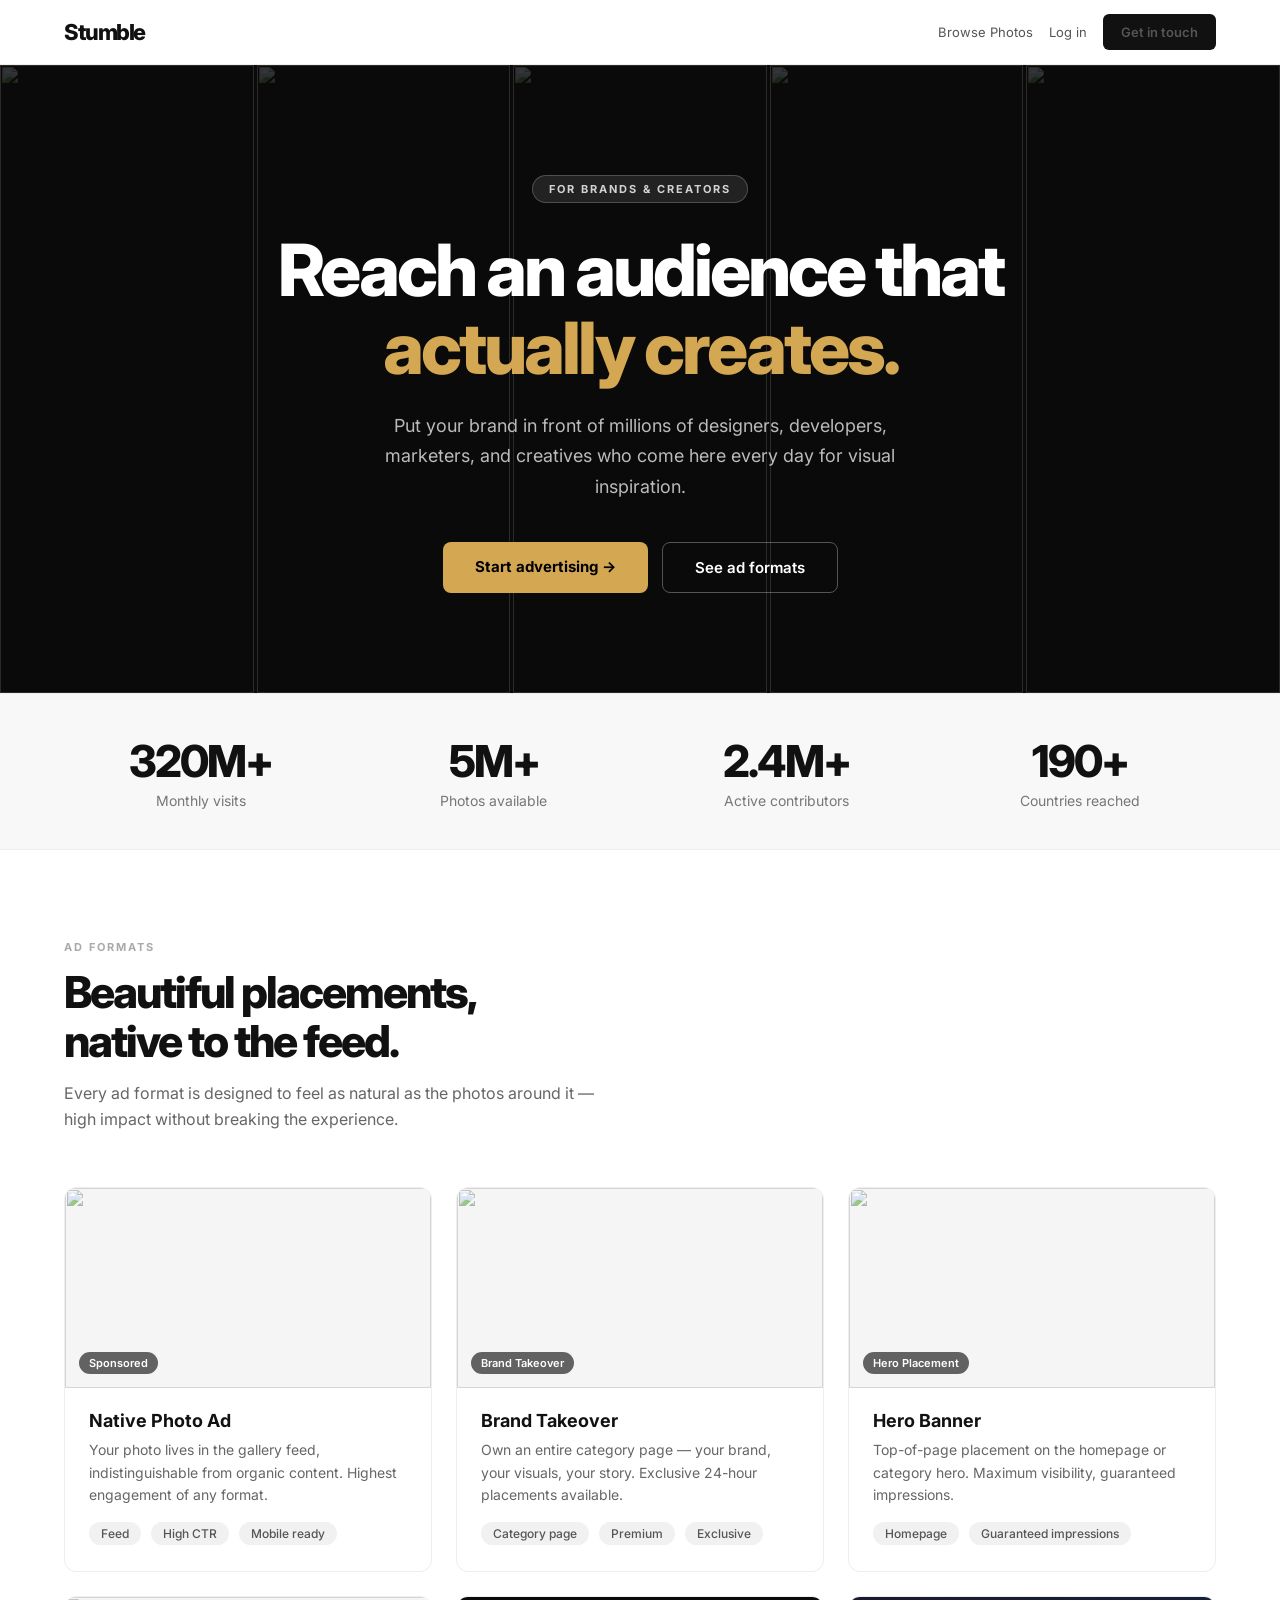
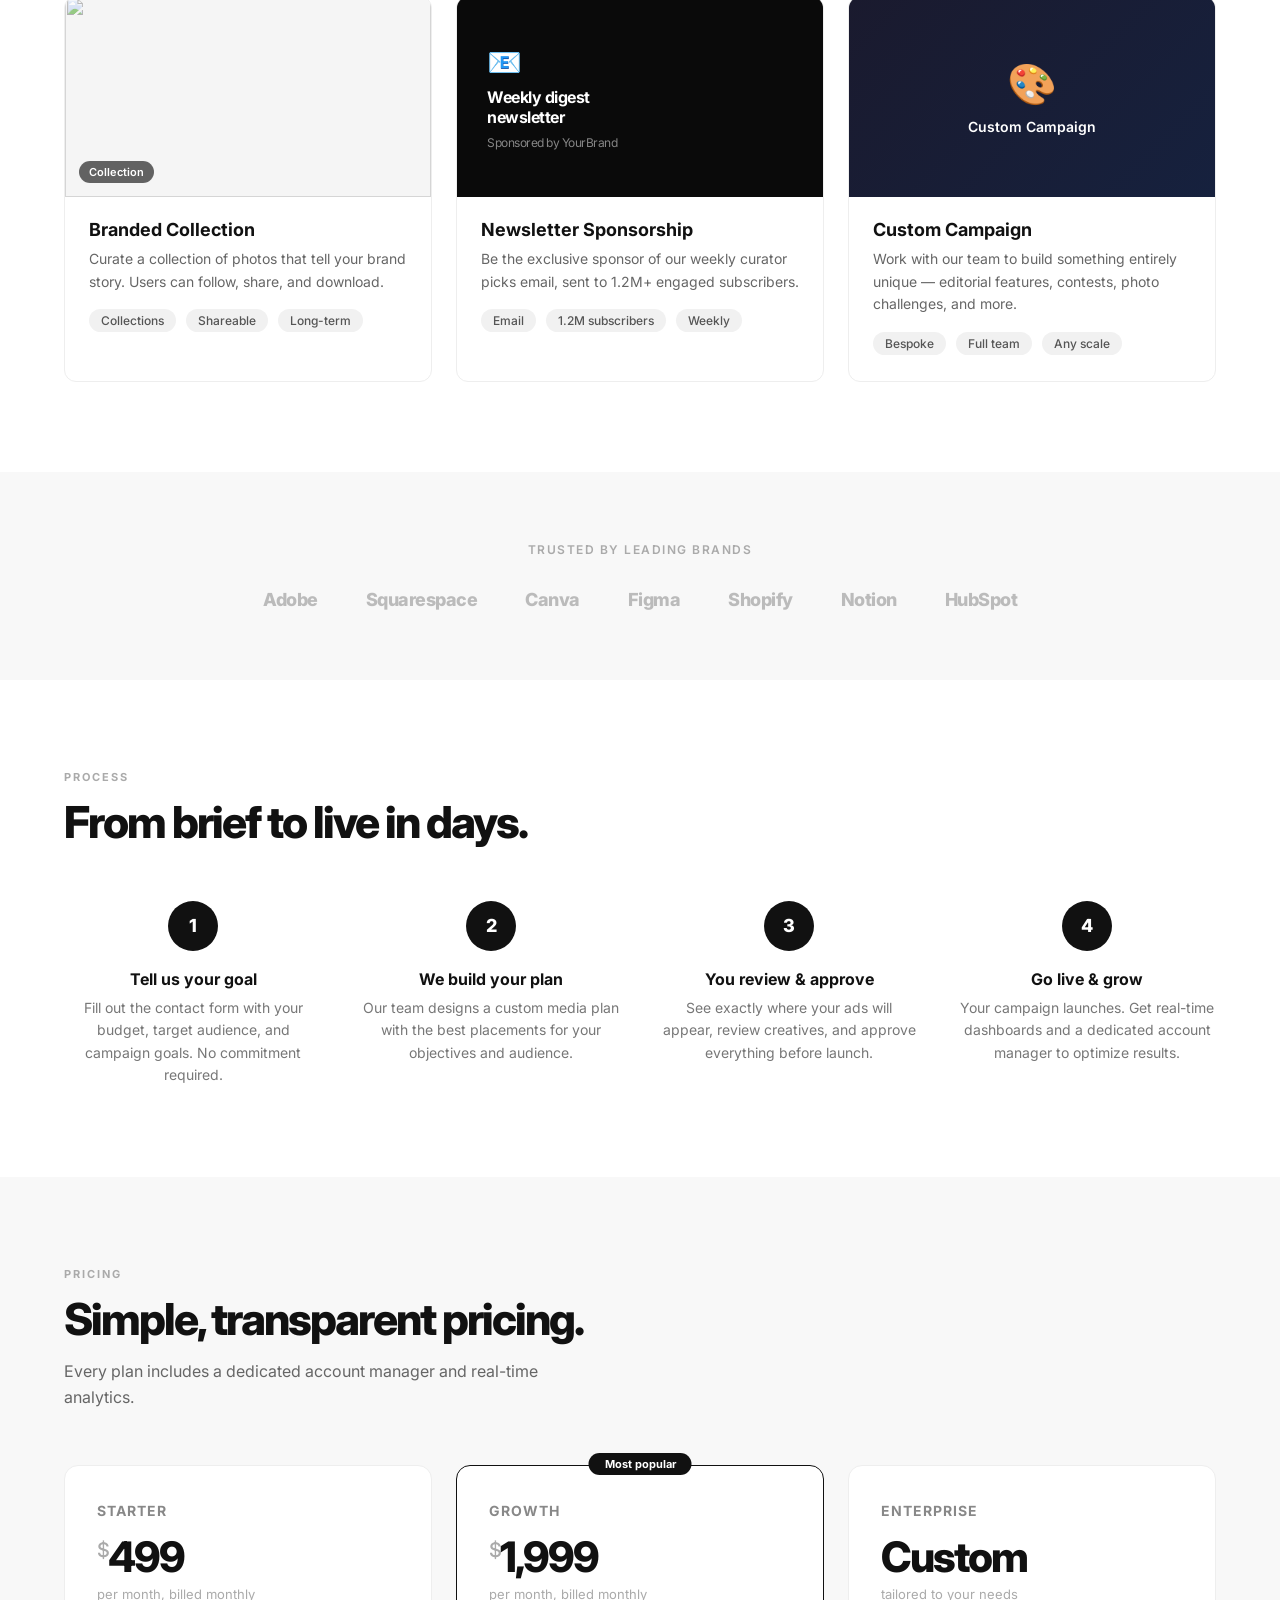
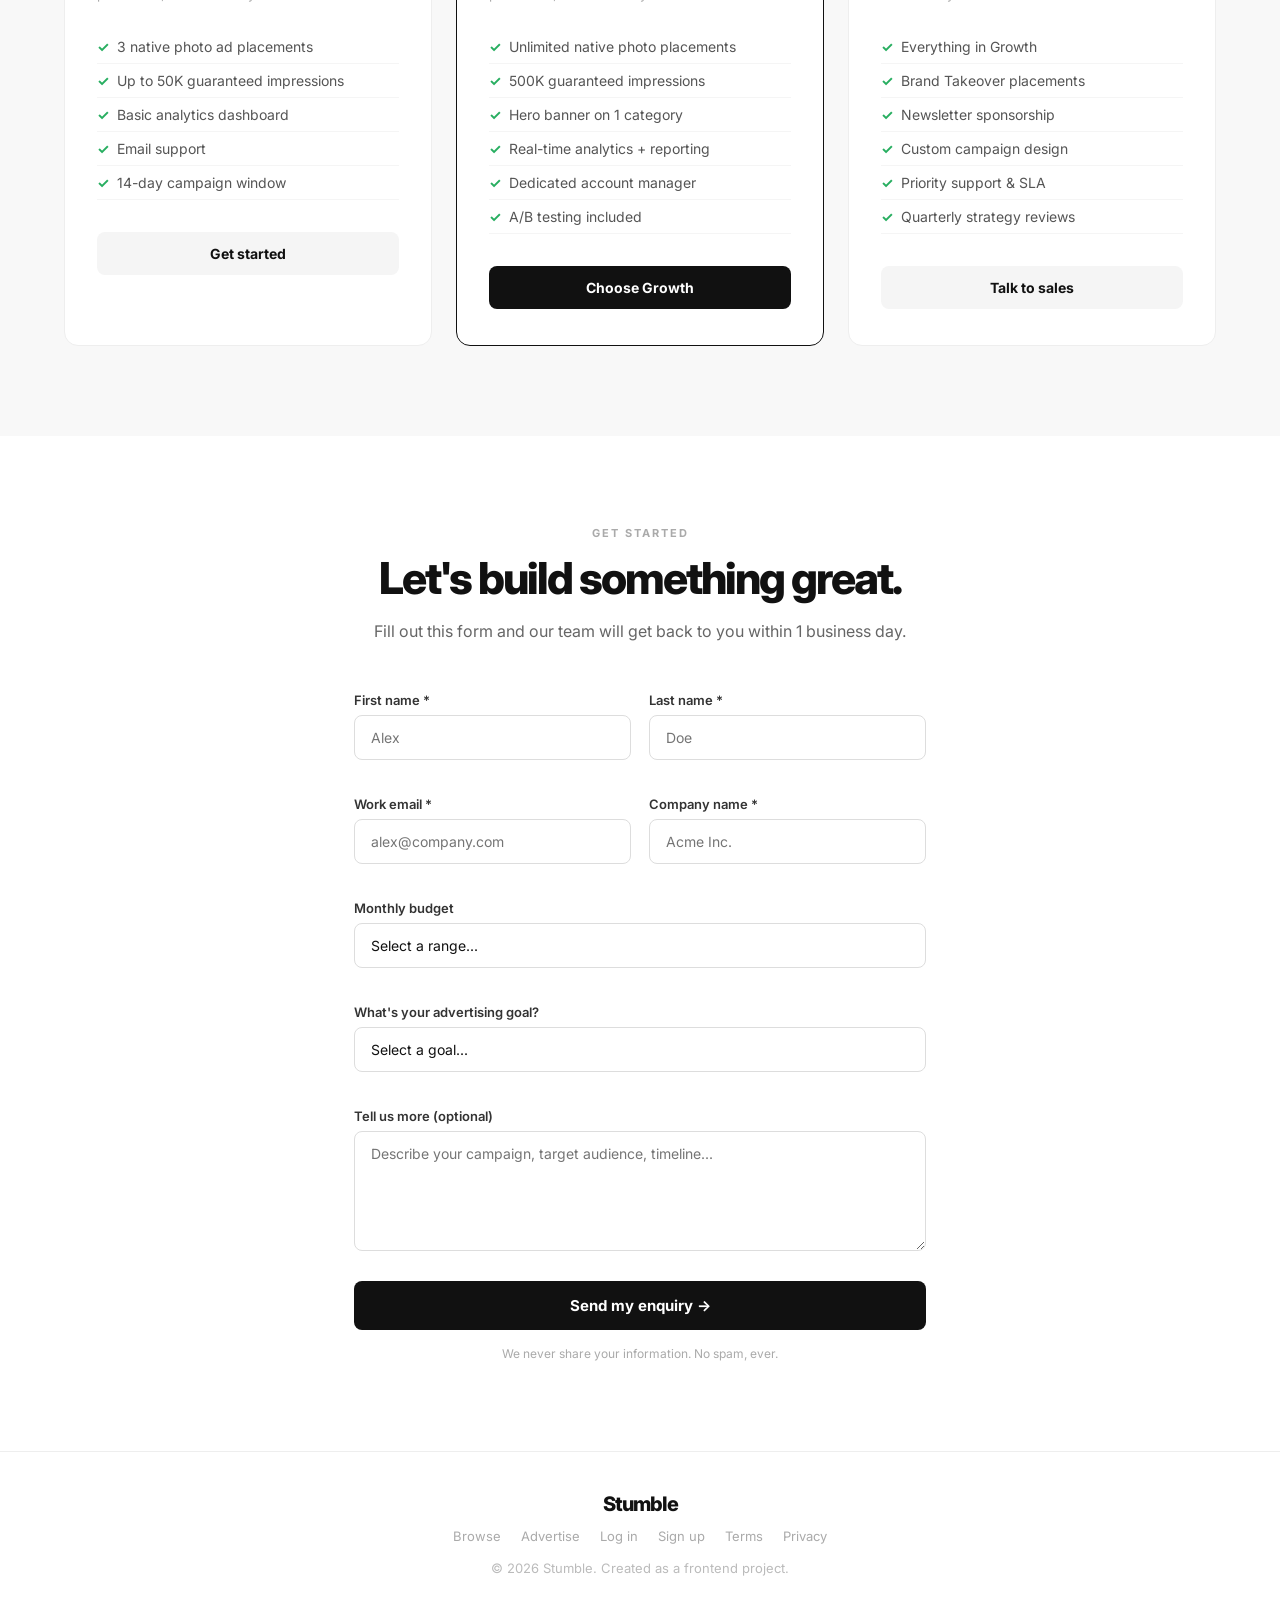
==== Frontend/advertise.html @ 03fe2b29 "Initial commit - Unsplash Clone" ====
<!DOCTYPE html>
<html lang="en">

<head>
    <meta charset="UTF-8">
    <meta name="viewport" content="width=device-width, initial-scale=1.0">
    <title>Advertise on Stumble | Reach Millions</title>
    <link rel="preconnect" href="https://fonts.googleapis.com">
    <link rel="preconnect" href="https://fonts.gstatic.com" crossorigin>
    <link href="https://fonts.googleapis.com/css2?family=Inter:wght@400;500;600;700;800&display=swap" rel="stylesheet">
    <style>
        * {
            margin: 0;
            padding: 0;
            box-sizing: border-box;
        }

        body {
            font-family: 'Inter', sans-serif;
            color: #111;
            background: #fff;
        }

        /* NAVBAR */
        .navbar {
            height: 65px;
            padding: 0 5%;
            display: flex;
            align-items: center;
            justify-content: space-between;
            border-bottom: 1px solid #eee;
            position: sticky;
            top: 0;
            background: #fff;
            z-index: 100;
        }

        .logo {
            font-size: 22px;
            font-weight: 800;
            letter-spacing: -1.5px;
            text-decoration: none;
            color: #111;
        }

        .nav-right {
            display: flex;
            align-items: center;
            gap: 16px;
        }

        .nav-right a {
            color: #555;
            text-decoration: none;
            font-size: 13px;
        }

        .nav-right a:hover {
            color: #111;
        }

        .btn-primary-sm {
            background: #111;
            color: white;
            padding: 10px 18px;
            border-radius: 6px;
            font-size: 13px;
            font-weight: 600;
            text-decoration: none;
            transition: background 0.2s;
        }

        .btn-primary-sm:hover {
            background: #333;
            color: #fff !important;
        }

        /* ============ HERO ============ */
        .hero {
            background: #0a0a0a;
            color: #fff;
            padding: 110px 5% 100px;
            text-align: center;
            position: relative;
            overflow: hidden;
        }

        .hero-bg {
            position: absolute;
            inset: 0;
            display: grid;
            grid-template-columns: repeat(5, 1fr);
            gap: 3px;
            opacity: 0.18;
            pointer-events: none;
        }

        .hero-bg img {
            width: 100%;
            height: 100%;
            object-fit: cover;
        }

        .hero-content {
            position: relative;
            z-index: 2;
            max-width: 760px;
            margin: 0 auto;
        }

        .hero-tag {
            display: inline-block;
            background: rgba(255, 255, 255, 0.1);
            border: 1px solid rgba(255, 255, 255, 0.2);
            color: rgba(255, 255, 255, 0.8);
            padding: 6px 16px;
            border-radius: 20px;
            font-size: 11px;
            font-weight: 700;
            letter-spacing: 2px;
            margin-bottom: 28px;
        }

        .hero h1 {
            font-size: clamp(38px, 6vw, 72px);
            font-weight: 800;
            letter-spacing: -3px;
            line-height: 1.08;
            margin-bottom: 24px;
        }

        .hero h1 span {
            color: #d4a853;
        }

        .hero p {
            font-size: 18px;
            color: rgba(255, 255, 255, 0.72);
            line-height: 1.7;
            max-width: 560px;
            margin: 0 auto 40px;
        }

        .hero-actions {
            display: flex;
            justify-content: center;
            gap: 14px;
            flex-wrap: wrap;
        }

        .btn-gold {
            background: #d4a853;
            color: #000;
            padding: 15px 32px;
            border-radius: 8px;
            font-size: 15px;
            font-weight: 700;
            text-decoration: none;
            transition: background 0.2s, transform 0.2s;
            border: none;
            cursor: pointer;
        }

        .btn-gold:hover {
            background: #c9962f;
            transform: translateY(-1px);
        }

        .btn-outline-white {
            background: transparent;
            color: #fff;
            padding: 15px 32px;
            border-radius: 8px;
            font-size: 15px;
            font-weight: 600;
            text-decoration: none;
            border: 1px solid rgba(255, 255, 255, 0.3);
            transition: border-color 0.2s, background 0.2s;
        }

        .btn-outline-white:hover {
            border-color: #fff;
            background: rgba(255, 255, 255, 0.08);
        }

        /* ============ STATS BAND ============ */
        .stats-band {
            background: #f8f8f8;
            border-top: 1px solid #eee;
            border-bottom: 1px solid #eee;
            padding: 40px 5%;
            display: grid;
            grid-template-columns: repeat(4, 1fr);
            gap: 20px;
            text-align: center;
        }

        .stat-item h3 {
            font-size: clamp(28px, 4vw, 44px);
            font-weight: 800;
            letter-spacing: -2px;
            color: #111;
        }

        .stat-item p {
            font-size: 14px;
            color: #777;
            margin-top: 4px;
        }

        /* ============ AD FORMATS ============ */
        .section {
            padding: 90px 5%;
        }

        .section-label {
            font-size: 11px;
            font-weight: 700;
            letter-spacing: 2px;
            color: #aaa;
            margin-bottom: 14px;
        }

        .section-title {
            font-size: clamp(28px, 4vw, 44px);
            font-weight: 800;
            letter-spacing: -2px;
            margin-bottom: 16px;
            line-height: 1.1;
        }

        .section-subtitle {
            font-size: 16px;
            color: #666;
            line-height: 1.6;
            max-width: 540px;
            margin-bottom: 55px;
        }

        .formats-grid {
            display: grid;
            grid-template-columns: repeat(3, 1fr);
            gap: 24px;
        }

        .format-card {
            border: 1px solid #eee;
            border-radius: 12px;
            overflow: hidden;
            transition: box-shadow 0.3s, transform 0.3s;
            cursor: pointer;
        }

        .format-card:hover {
            box-shadow: 0 12px 40px rgba(0, 0, 0, 0.1);
            transform: translateY(-3px);
        }

        .format-preview {
            background: #f5f5f5;
            height: 200px;
            display: flex;
            align-items: center;
            justify-content: center;
            font-size: 48px;
            position: relative;
            overflow: hidden;
        }

        .format-preview img {
            width: 100%;
            height: 100%;
            object-fit: cover;
            opacity: 0.6;
        }

        .format-preview .format-label-overlay {
            position: absolute;
            bottom: 14px;
            left: 14px;
            background: rgba(0, 0, 0, 0.6);
            color: #fff;
            padding: 4px 10px;
            border-radius: 20px;
            font-size: 11px;
            font-weight: 600;
        }

        .format-info {
            padding: 22px 24px;
        }

        .format-info h3 {
            font-size: 18px;
            font-weight: 700;
            margin-bottom: 8px;
        }

        .format-info p {
            font-size: 14px;
            color: #666;
            line-height: 1.6;
            margin-bottom: 16px;
        }

        .format-tag {
            display: inline-block;
            background: #f1f1f1;
            color: #555;
            padding: 4px 12px;
            border-radius: 20px;
            font-size: 12px;
            font-weight: 500;
            margin-right: 6px;
            margin-bottom: 4px;
        }

        /* ============ BRANDS ============ */
        .brands-section {
            background: #f8f8f8;
            padding: 70px 5%;
            text-align: center;
        }

        .brands-label {
            font-size: 12px;
            color: #aaa;
            font-weight: 600;
            letter-spacing: 1.5px;
            margin-bottom: 32px;
        }

        .brands-grid {
            display: flex;
            justify-content: center;
            align-items: center;
            flex-wrap: wrap;
            gap: 48px;
        }

        .brand-logo {
            font-size: 18px;
            font-weight: 800;
            color: #bbb;
            letter-spacing: -0.5px;
            transition: color 0.2s;
        }

        .brand-logo:hover {
            color: #111;
        }

        /* ============ HOW IT WORKS ============ */
        .how-section {
            padding: 90px 5%;
            background: #fff;
        }

        .steps-grid {
            display: grid;
            grid-template-columns: repeat(4, 1fr);
            gap: 40px;
            margin-top: 55px;
        }

        .step {
            text-align: center;
        }

        .step-num {
            width: 50px;
            height: 50px;
            border-radius: 50%;
            background: #111;
            color: #fff;
            font-weight: 800;
            font-size: 18px;
            display: flex;
            align-items: center;
            justify-content: center;
            margin: 0 auto 18px;
        }

        .step h4 {
            font-size: 16px;
            font-weight: 700;
            margin-bottom: 8px;
        }

        .step p {
            font-size: 14px;
            color: #777;
            line-height: 1.6;
        }

        /* ============ PRICING ============ */
        .pricing-section {
            padding: 90px 5%;
            background: #f8f8f8;
        }

        .pricing-grid {
            display: grid;
            grid-template-columns: repeat(3, 1fr);
            gap: 24px;
            margin-top: 55px;
        }

        .pricing-card {
            background: #fff;
            border: 1px solid #eee;
            border-radius: 14px;
            padding: 36px 32px;
            transition: box-shadow 0.3s;
        }

        .pricing-card:hover {
            box-shadow: 0 10px 40px rgba(0, 0, 0, 0.08);
        }

        .pricing-card.featured {
            border-color: #111;
            position: relative;
        }

        .featured-badge {
            position: absolute;
            top: -13px;
            left: 50%;
            transform: translateX(-50%);
            background: #111;
            color: #fff;
            padding: 4px 16px;
            border-radius: 20px;
            font-size: 11px;
            font-weight: 700;
            white-space: nowrap;
        }

        .pricing-name {
            font-size: 14px;
            font-weight: 700;
            color: #888;
            letter-spacing: 1px;
            margin-bottom: 12px;
        }

        .pricing-price {
            font-size: 42px;
            font-weight: 800;
            letter-spacing: -2px;
            margin-bottom: 4px;
        }

        .pricing-price span {
            font-size: 20px;
            font-weight: 500;
            color: #aaa;
            vertical-align: super;
        }

        .pricing-desc {
            font-size: 13px;
            color: #aaa;
            margin-bottom: 28px;
        }

        .pricing-features {
            list-style: none;
            margin-bottom: 32px;
        }

        .pricing-features li {
            font-size: 14px;
            color: #555;
            padding: 8px 0;
            border-bottom: 1px solid #f5f5f5;
            display: flex;
            align-items: center;
            gap: 8px;
        }

        .pricing-features li::before {
            content: '✓';
            color: #27ae60;
            font-weight: 700;
        }

        .btn-pricing {
            width: 100%;
            padding: 13px;
            border-radius: 8px;
            font-size: 14px;
            font-weight: 700;
            cursor: pointer;
            border: none;
            font-family: 'Inter', sans-serif;
            transition: background 0.2s;
        }

        .btn-pricing.dark {
            background: #111;
            color: #fff;
        }

        .btn-pricing.dark:hover {
            background: #333;
        }

        .btn-pricing.light {
            background: #f5f5f5;
            color: #111;
        }

        .btn-pricing.light:hover {
            background: #eee;
        }

        /* ============ CONTACT FORM ============ */
        .contact-section {
            padding: 90px 5%;
            max-width: 700px;
            margin: 0 auto;
        }

        .contact-section .section-title {
            text-align: center;
        }

        .contact-section .section-subtitle {
            text-align: center;
            margin: 0 auto 48px;
        }

        .contact-grid {
            display: grid;
            grid-template-columns: 1fr 1fr;
            gap: 18px;
        }

        .contact-field {
            margin-bottom: 18px;
        }

        .contact-field.full {
            grid-column: 1 / -1;
        }

        .contact-field label {
            display: block;
            font-size: 13px;
            font-weight: 600;
            color: #333;
            margin-bottom: 7px;
        }

        .contact-field input,
        .contact-field select,
        .contact-field textarea {
            width: 100%;
            padding: 13px 16px;
            border: 1px solid #ddd;
            border-radius: 8px;
            font-size: 14px;
            font-family: 'Inter', sans-serif;
            outline: none;
            color: #111;
            background: #fff;
            transition: border-color 0.2s, box-shadow 0.2s;
        }

        .contact-field input:focus,
        .contact-field select:focus,
        .contact-field textarea:focus {
            border-color: #111;
            box-shadow: 0 0 0 3px rgba(0, 0, 0, 0.06);
        }

        .contact-field textarea {
            resize: vertical;
            min-height: 120px;
        }

        .contact-field select {
            appearance: none;
            cursor: pointer;
        }

        .btn-submit {
            width: 100%;
            padding: 15px;
            background: #111;
            color: #fff;
            border: none;
            border-radius: 8px;
            font-size: 15px;
            font-weight: 700;
            cursor: pointer;
            font-family: 'Inter', sans-serif;
            transition: background 0.2s;
            margin-top: 8px;
        }

        .btn-submit:hover {
            background: #333;
        }

        .contact-note {
            text-align: center;
            font-size: 12px;
            color: #aaa;
            margin-top: 16px;
        }

        .form-message {
            display: none;
            padding: 14px 18px;
            border-radius: 8px;
            font-size: 14px;
            margin-bottom: 20px;
            grid-column: 1 / -1;
        }

        .form-message.success {
            background: #f0fff4;
            color: #1a7f4b;
            border: 1px solid #aef;
        }

        .form-message.error {
            background: #fff0f0;
            color: #c0392b;
            border: 1px solid #fcc;
        }

        /* ============ FOOTER ============ */
        footer {
            text-align: center;
            padding: 40px 20px;
            border-top: 1px solid #eee;
            color: #bbb;
            font-size: 13px;
        }

        footer a {
            color: #aaa;
            text-decoration: none;
            margin: 0 8px;
        }

        footer a:hover {
            color: #111;
        }

        footer .footer-logo {
            font-size: 20px;
            font-weight: 800;
            letter-spacing: -1px;
            color: #111;
            margin-bottom: 12px;
            display: block;
        }

        /* TOAST */
        #toast {
            position: fixed;
            bottom: 30px;
            left: 50%;
            transform: translateX(-50%) translateY(20px);
            background: #111;
            color: #fff;
            padding: 12px 22px;
            border-radius: 30px;
            font-size: 14px;
            font-weight: 500;
            z-index: 9999;
            opacity: 0;
            transition: opacity 0.3s, transform 0.3s;
            pointer-events: none;
            white-space: nowrap;
        }

        /* RESPONSIVE */
        @media (max-width: 1000px) {
            .formats-grid {
                grid-template-columns: 1fr 1fr;
            }

            .pricing-grid {
                grid-template-columns: 1fr 1fr;
            }

            .steps-grid {
                grid-template-columns: 1fr 1fr;
            }
        }

        @media (max-width: 700px) {
            .stats-band {
                grid-template-columns: 1fr 1fr;
            }

            .formats-grid {
                grid-template-columns: 1fr;
            }

            .pricing-grid {
                grid-template-columns: 1fr;
            }

            .steps-grid {
                grid-template-columns: 1fr 1fr;
            }

            .contact-grid {
                grid-template-columns: 1fr;
            }

            .contact-field.full {
                grid-column: 1;
            }

            .hero h1 {
                letter-spacing: -1.5px;
            }
        }
    </style>
</head>

<body>

    <!-- NAVBAR -->
    <header class="navbar">
        <a class="logo" href="index.html">Stumble</a>
        <nav class="nav-right">
            <a href="index.html">Browse Photos</a>
            <a href="login.html">Log in</a>
            <a href="#contact" class="btn-primary-sm">Get in touch</a>
        </nav>
    </header>


    <!-- ============ HERO ============ -->
    <section class="hero">
        <div class="hero-bg">
            <img src="https://images.unsplash.com/photo-1501854140801-50d01698950b?w=300&auto=format" alt="">
            <img src="https://images.unsplash.com/photo-1476514525535-07fb3b4ae5f1?w=300&auto=format" alt="">
            <img src="https://images.unsplash.com/photo-1507525428034-b723cf961d3e?w=300&auto=format" alt="">
            <img src="https://images.unsplash.com/photo-1470071459604-3b5ec3a7fe05?w=300&auto=format" alt="">
            <img src="https://images.unsplash.com/photo-1519681393784-d120267933ba?w=300&auto=format" alt="">
        </div>
        <div class="hero-content">
            <div class="hero-tag">FOR BRANDS & CREATORS</div>
            <h1>Reach an audience that<br><span>actually creates.</span></h1>
            <p>Put your brand in front of millions of designers, developers, marketers, and creatives who come here
                every day for visual inspiration.</p>
            <div class="hero-actions">
                <a href="#contact" class="btn-gold">Start advertising →</a>
                <a href="#formats" class="btn-outline-white">See ad formats</a>
            </div>
        </div>
    </section>


    <!-- ============ STATS ============ -->
    <div class="stats-band">
        <div class="stat-item">
            <h3>320M+</h3>
            <p>Monthly visits</p>
        </div>
        <div class="stat-item">
            <h3>5M+</h3>
            <p>Photos available</p>
        </div>
        <div class="stat-item">
            <h3>2.4M+</h3>
            <p>Active contributors</p>
        </div>
        <div class="stat-item">
            <h3>190+</h3>
            <p>Countries reached</p>
        </div>
    </div>


    <!-- ============ AD FORMATS ============ -->
    <section class="section" id="formats">
        <p class="section-label">AD FORMATS</p>
        <h2 class="section-title">Beautiful placements,<br>native to the feed.</h2>
        <p class="section-subtitle">Every ad format is designed to feel as natural as the photos around it — high impact
            without breaking the experience.</p>

        <div class="formats-grid">

            <div class="format-card">
                <div class="format-preview">
                    <img src="https://images.unsplash.com/photo-1501854140801-50d01698950b?w=400&auto=format&fit=crop"
                        alt="">
                    <span class="format-label-overlay">Sponsored</span>
                </div>
                <div class="format-info">
                    <h3> Native Photo Ad</h3>
                    <p>Your photo lives in the gallery feed, indistinguishable from organic content. Highest engagement
                        of any format.</p>
                    <span class="format-tag">Feed</span>
                    <span class="format-tag">High CTR</span>
                    <span class="format-tag">Mobile ready</span>
                </div>
            </div>

            <div class="format-card">
                <div class="format-preview">
                    <img src="https://images.unsplash.com/photo-1507525428034-b723cf961d3e?w=400&auto=format&fit=crop"
                        alt="">
                    <span class="format-label-overlay">Brand Takeover</span>
                </div>
                <div class="format-info">
                    <h3> Brand Takeover</h3>
                    <p>Own an entire category page — your brand, your visuals, your story. Exclusive 24-hour placements
                        available.</p>
                    <span class="format-tag">Category page</span>
                    <span class="format-tag">Premium</span>
                    <span class="format-tag">Exclusive</span>
                </div>
            </div>

            <div class="format-card">
                <div class="format-preview">
                    <img src="https://images.unsplash.com/photo-1476514525535-07fb3b4ae5f1?w=400&auto=format&fit=crop"
                        alt="">
                    <span class="format-label-overlay">Hero Placement</span>
                </div>
                <div class="format-info">
                    <h3>Hero Banner</h3>
                    <p>Top-of-page placement on the homepage or category hero. Maximum visibility, guaranteed
                        impressions.</p>
                    <span class="format-tag">Homepage</span>
                    <span class="format-tag">Guaranteed impressions</span>
                </div>
            </div>

            <div class="format-card">
                <div class="format-preview">
                    <img src="https://images.unsplash.com/photo-1470071459604-3b5ec3a7fe05?w=400&auto=format&fit=crop"
                        alt="">
                    <span class="format-label-overlay">Collection</span>
                </div>
                <div class="format-info">
                    <h3>Branded Collection</h3>
                    <p>Curate a collection of photos that tell your brand story. Users can follow, share, and download.
                    </p>
                    <span class="format-tag">Collections</span>
                    <span class="format-tag">Shareable</span>
                    <span class="format-tag">Long-term</span>
                </div>
            </div>

            <div class="format-card">
                <div class="format-preview"
                    style="background:#0a0a0a; color:#fff; font-size:16px; font-weight:700; letter-spacing:-0.5px; padding:30px; align-items:flex-start; flex-direction:column; gap:8px;">
                    <span style="font-size:28px;">📧</span>
                    <span>Weekly digest<br>newsletter</span>
                    <span style="font-size:12px; opacity:0.5; font-weight:400;">Sponsored by YourBrand</span>
                </div>
                <div class="format-info">
                    <h3> Newsletter Sponsorship</h3>
                    <p>Be the exclusive sponsor of our weekly curator picks email, sent to 1.2M+ engaged subscribers.
                    </p>
                    <span class="format-tag">Email</span>
                    <span class="format-tag">1.2M subscribers</span>
                    <span class="format-tag">Weekly</span>
                </div>
            </div>

            <div class="format-card">
                <div class="format-preview"
                    style="background: linear-gradient(135deg, #1a1a2e, #16213e); display:flex; flex-direction:column; align-items:center; gap:10px; color:#fff;">
                    <span style="font-size:40px;">🎨</span>
                    <span style="font-size:14px; font-weight:600;">Custom Campaign</span>
                </div>
                <div class="format-info">
                    <h3> Custom Campaign</h3>
                    <p>Work with our team to build something entirely unique — editorial features, contests, photo
                        challenges, and more.</p>
                    <span class="format-tag">Bespoke</span>
                    <span class="format-tag">Full team</span>
                    <span class="format-tag">Any scale</span>
                </div>
            </div>

        </div>
    </section>


    <!-- ============ BRANDS ============ -->
    <div class="brands-section">
        <p class="brands-label">TRUSTED BY LEADING BRANDS</p>
        <div class="brands-grid">
            <span class="brand-logo">Adobe</span>
            <span class="brand-logo">Squarespace</span>
            <span class="brand-logo">Canva</span>
            <span class="brand-logo">Figma</span>
            <span class="brand-logo">Shopify</span>
            <span class="brand-logo">Notion</span>
            <span class="brand-logo">HubSpot</span>
        </div>
    </div>


    <!-- ============ HOW IT WORKS ============ -->
    <section class="how-section">
        <p class="section-label">PROCESS</p>
        <h2 class="section-title">From brief to live in days.</h2>

        <div class="steps-grid">
            <div class="step">
                <div class="step-num">1</div>
                <h4>Tell us your goal</h4>
                <p>Fill out the contact form with your budget, target audience, and campaign goals. No commitment
                    required.</p>
            </div>
            <div class="step">
                <div class="step-num">2</div>
                <h4>We build your plan</h4>
                <p>Our team designs a custom media plan with the best placements for your objectives and audience.</p>
            </div>
            <div class="step">
                <div class="step-num">3</div>
                <h4>You review & approve</h4>
                <p>See exactly where your ads will appear, review creatives, and approve everything before launch.</p>
            </div>
            <div class="step">
                <div class="step-num">4</div>
                <h4>Go live & grow</h4>
                <p>Your campaign launches. Get real-time dashboards and a dedicated account manager to optimize results.
                </p>
            </div>
        </div>
    </section>


    <!-- ============ PRICING ============ -->
    <section class="pricing-section">
        <p class="section-label">PRICING</p>
        <h2 class="section-title">Simple, transparent pricing.</h2>
        <p class="section-subtitle">Every plan includes a dedicated account manager and real-time analytics.</p>

        <div class="pricing-grid">

            <div class="pricing-card">
                <p class="pricing-name">STARTER</p>
                <p class="pricing-price"><span>$</span>499</p>
                <p class="pricing-desc">per month, billed monthly</p>
                <ul class="pricing-features">
                    <li>3 native photo ad placements</li>
                    <li>Up to 50K guaranteed impressions</li>
                    <li>Basic analytics dashboard</li>
                    <li>Email support</li>
                    <li>14-day campaign window</li>
                </ul>
                <button class="btn-pricing light" onclick="pickPlan('Starter')">Get started</button>
            </div>

            <div class="pricing-card featured">
                <span class="featured-badge"> Most popular</span>
                <p class="pricing-name">GROWTH</p>
                <p class="pricing-price"><span>$</span>1,999</p>
                <p class="pricing-desc">per month, billed monthly</p>
                <ul class="pricing-features">
                    <li>Unlimited native photo placements</li>
                    <li>500K guaranteed impressions</li>
                    <li>Hero banner on 1 category</li>
                    <li>Real-time analytics + reporting</li>
                    <li>Dedicated account manager</li>
                    <li>A/B testing included</li>
                </ul>
                <button class="btn-pricing dark" onclick="pickPlan('Growth')">Choose Growth</button>
            </div>

            <div class="pricing-card">
                <p class="pricing-name">ENTERPRISE</p>
                <p class="pricing-price">Custom</p>
                <p class="pricing-desc">tailored to your needs</p>
                <ul class="pricing-features">
                    <li>Everything in Growth</li>
                    <li>Brand Takeover placements</li>
                    <li>Newsletter sponsorship</li>
                    <li>Custom campaign design</li>
                    <li>Priority support & SLA</li>
                    <li>Quarterly strategy reviews</li>
                </ul>
                <button class="btn-pricing light" onclick="pickPlan('Enterprise')">Talk to sales</button>
            </div>

        </div>
    </section>


    <!-- ============ CONTACT FORM ============ -->
    <section class="contact-section" id="contact">
        <p class="section-label" style="text-align:center;">GET STARTED</p>
        <h2 class="section-title">Let's build something great.</h2>
        <p class="section-subtitle">Fill out this form and our team will get back to you within 1 business day.</p>

        <form id="contactForm" onsubmit="handleContact(event)">
            <div class="contact-grid">

                <div id="contactMessage" class="form-message"></div>

                <div class="contact-field">
                    <label for="cFirstName">First name *</label>
                    <input type="text" id="cFirstName" placeholder="Alex" required>
                </div>

                <div class="contact-field">
                    <label for="cLastName">Last name *</label>
                    <input type="text" id="cLastName" placeholder="Doe" required>
                </div>

                <div class="contact-field">
                    <label for="cEmail">Work email *</label>
                    <input type="email" id="cEmail" placeholder="alex@company.com" required>
                </div>

                <div class="contact-field">
                    <label for="cCompany">Company name *</label>
                    <input type="text" id="cCompany" placeholder="Acme Inc." required>
                </div>

                <div class="contact-field full">
                    <label for="cBudget">Monthly budget</label>
                    <select id="cBudget">
                        <option value="">Select a range...</option>
                        <option value="under500">Under $500</option>
                        <option value="500-2000">$500 – $2,000</option>
                        <option value="2000-10000">$2,000 – $10,000</option>
                        <option value="10000+">$10,000+</option>
                        <option value="custom">Custom / Enterprise</option>
                    </select>
                </div>

                <div class="contact-field full">
                    <label for="cGoal">What's your advertising goal?</label>
                    <select id="cGoal">
                        <option value="">Select a goal...</option>
                        <option value="brand">Brand awareness</option>
                        <option value="traffic">Drive website traffic</option>
                        <option value="leads">Generate leads</option>
                        <option value="product">Promote a product</option>
                        <option value="other">Other</option>
                    </select>
                </div>

                <div class="contact-field full">
                    <label for="cMessage">Tell us more (optional)</label>
                    <textarea id="cMessage"
                        placeholder="Describe your campaign, target audience, timeline..."></textarea>
                </div>

            </div>
            <button type="submit" class="btn-submit" id="contactSubmitBtn">Send my enquiry →</button>
            <p class="contact-note"> We never share your information. No spam, ever.</p>
        </form>

    </section>


    <!-- FOOTER -->
    <footer>
        <a class="footer-logo" href="index.html">Stumble</a>
        <div>
            <a href="index.html">Browse</a>
            <a href="advertise.html">Advertise</a>
            <a href="login.html">Log in</a>
            <a href="signup.html">Sign up</a>
            <a href="#">Terms</a>
            <a href="#">Privacy</a>
        </div>
        <p style="margin-top:16px;">&copy; 2026 Stumble. Created as a frontend project.</p>
    </footer>

    <div id="toast"></div>

    <script>
        function showToast(msg) {
            const t = document.getElementById('toast');
            t.textContent = msg;
            t.style.opacity = '1';
            t.style.transform = 'translateX(-50%) translateY(0)';
            clearTimeout(t._timer);
            t._timer = setTimeout(() => {
                t.style.opacity = '0';
                t.style.transform = 'translateX(-50%) translateY(20px)';
            }, 3000);
        }

        function pickPlan(plan) {
            // Pre-fill budget field and scroll to contact
            if (plan === 'Starter') document.getElementById('cBudget').value = '500-2000';
            if (plan === 'Growth') document.getElementById('cBudget').value = '2000-10000';
            if (plan === 'Enterprise') document.getElementById('cBudget').value = 'custom';
            document.getElementById('contact').scrollIntoView({ behavior: 'smooth' });
            showToast(` ${plan} plan selected! Fill in your details below.`);
        }

        function showContactMessage(text, type) {
            const el = document.getElementById('contactMessage');
            el.textContent = text;
            el.className = 'form-message ' + type;
            el.style.display = 'block';
        }

        function handleContact(e) {
            e.preventDefault();
            const btn = document.getElementById('contactSubmitBtn');
            const firstName = document.getElementById('cFirstName').value.trim();
            const lastName = document.getElementById('cLastName').value.trim();
            const email = document.getElementById('cEmail').value.trim();
            const company = document.getElementById('cCompany').value.trim();

            if (!firstName || !lastName || !email || !company) {
                showContactMessage(' Please fill in all required fields.', 'error');
                return;
            }

            if (!/^[^\s@]+@[^\s@]+\.[^\s@]+$/.test(email)) {
                showContactMessage(' Please enter a valid email address.', 'error');
                return;
            }

            btn.textContent = 'Sending...';
            btn.disabled = true;

            setTimeout(() => {
                showContactMessage(
                    ` Thanks, ${firstName}! We've received your enquiry and will reach out to ${email} within 1 business day.`,
                    'success'
                );
                btn.textContent = 'Enquiry sent ✓';
                e.target.reset();

                // Store lead in localStorage (demo only)
                const leads = JSON.parse(localStorage.getItem('ad_leads') || '[]');
                leads.push({ firstName, lastName, email, company, date: new Date().toISOString() });
                localStorage.setItem('ad_leads', JSON.stringify(leads));
            }, 1200);
        }

        // Smooth scroll for anchor links
        document.querySelectorAll('a[href^="#"]').forEach(a => {
            a.addEventListener('click', e => {
                const target = document.querySelector(a.getAttribute('href'));
                if (target) { e.preventDefault(); target.scrollIntoView({ behavior: 'smooth' }); }
            });
        });
    </script>

</body>

</html>
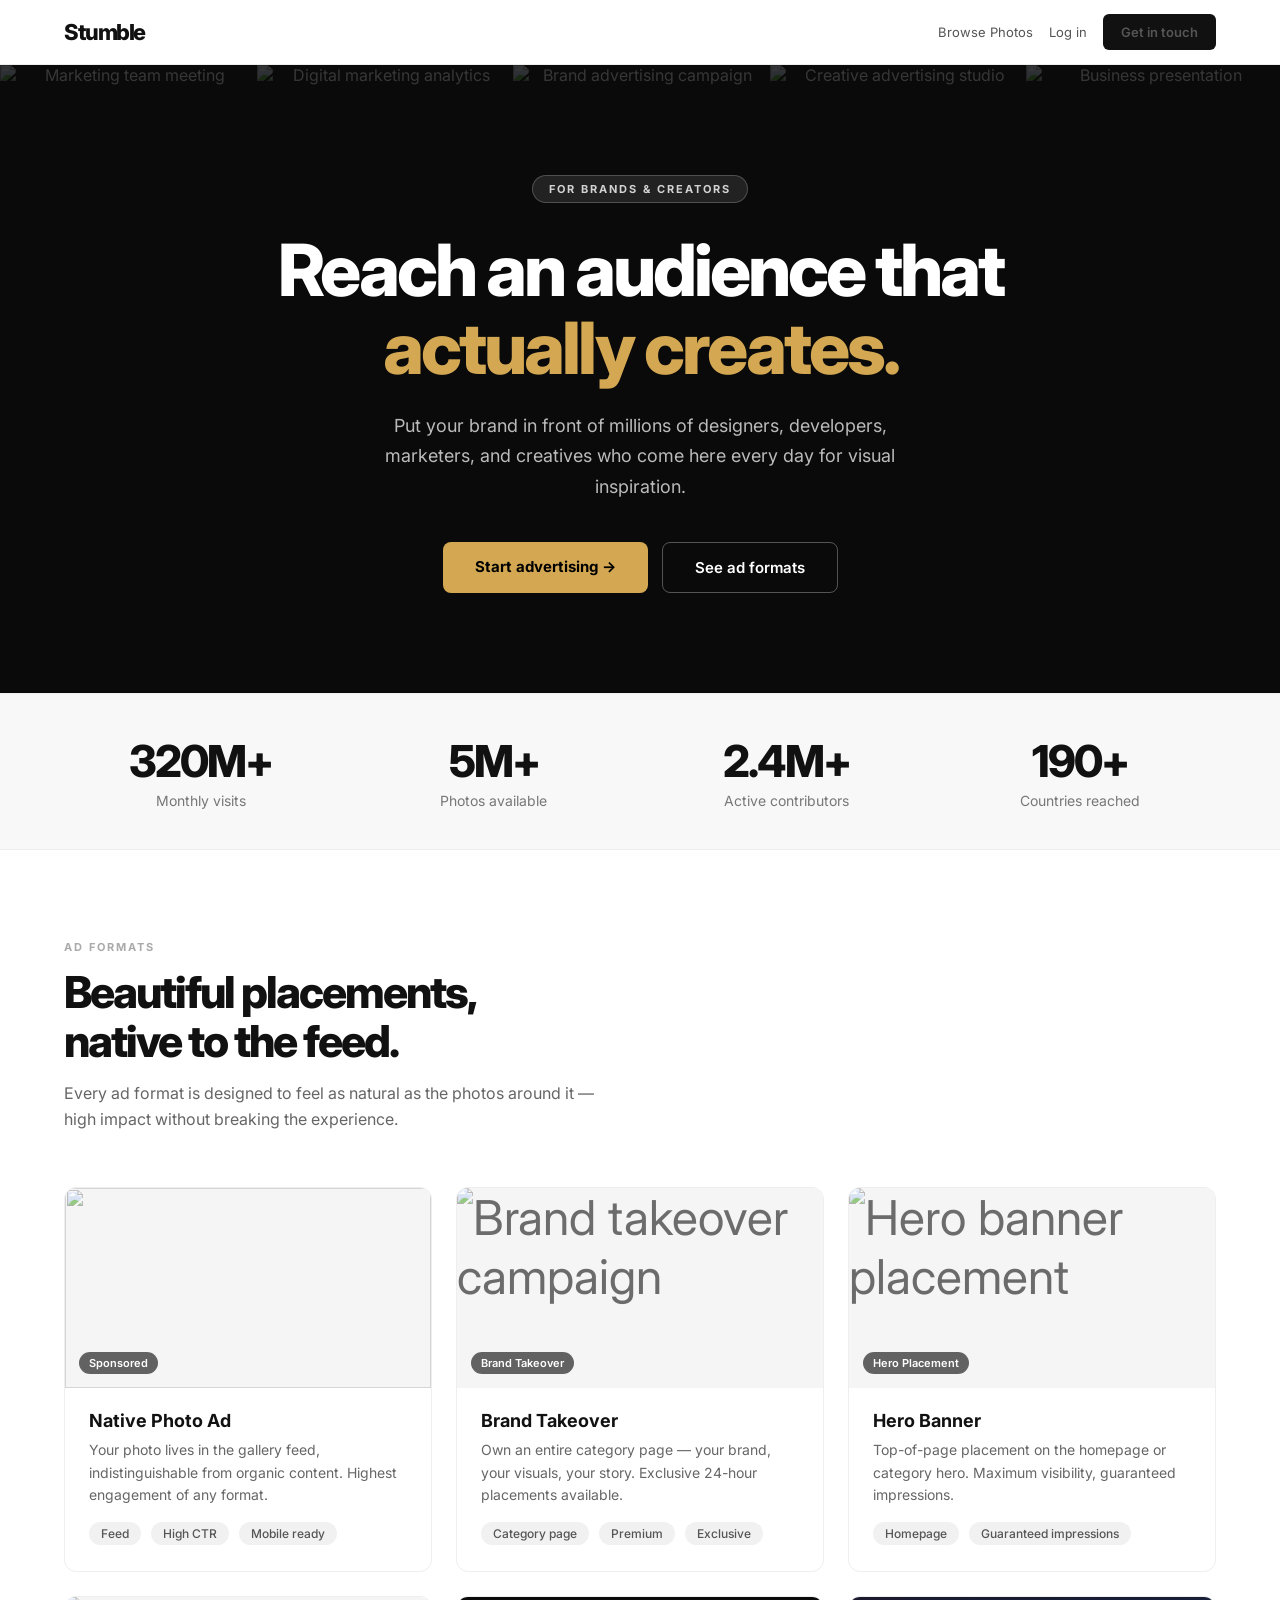
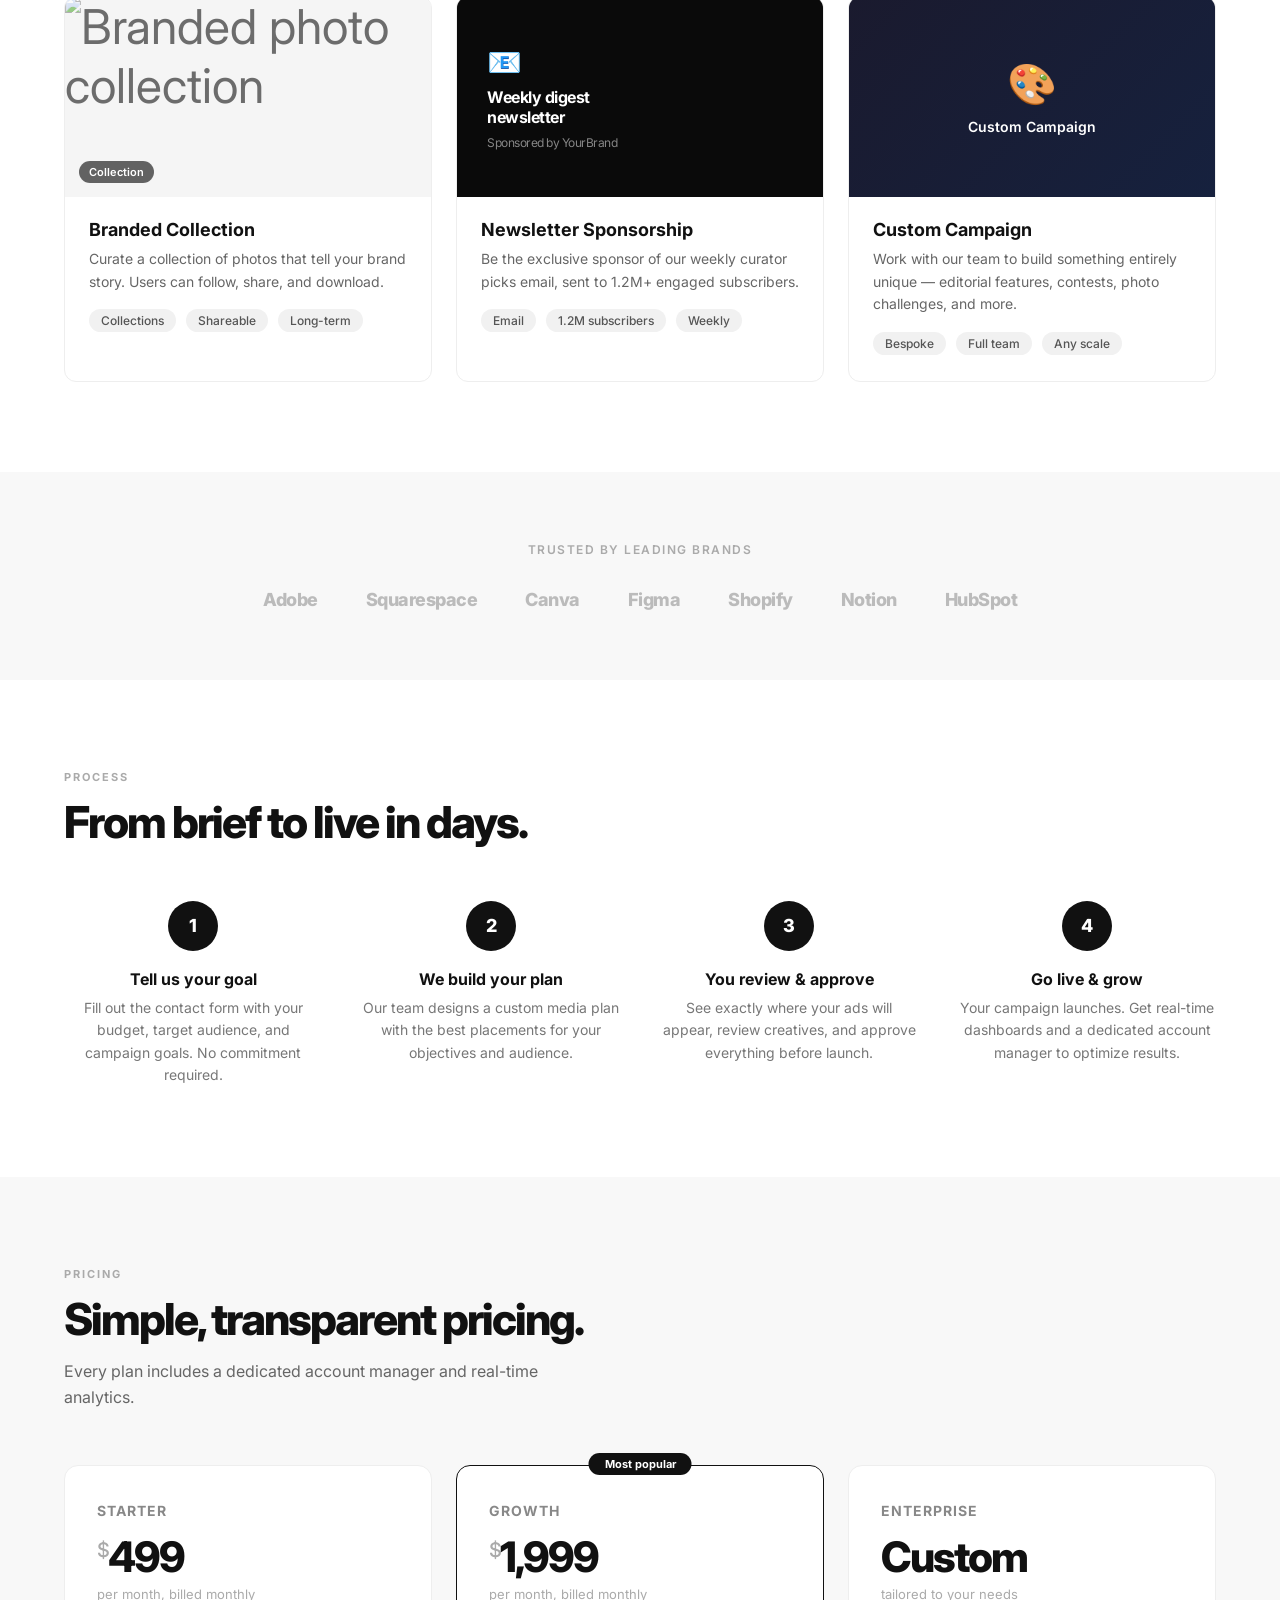
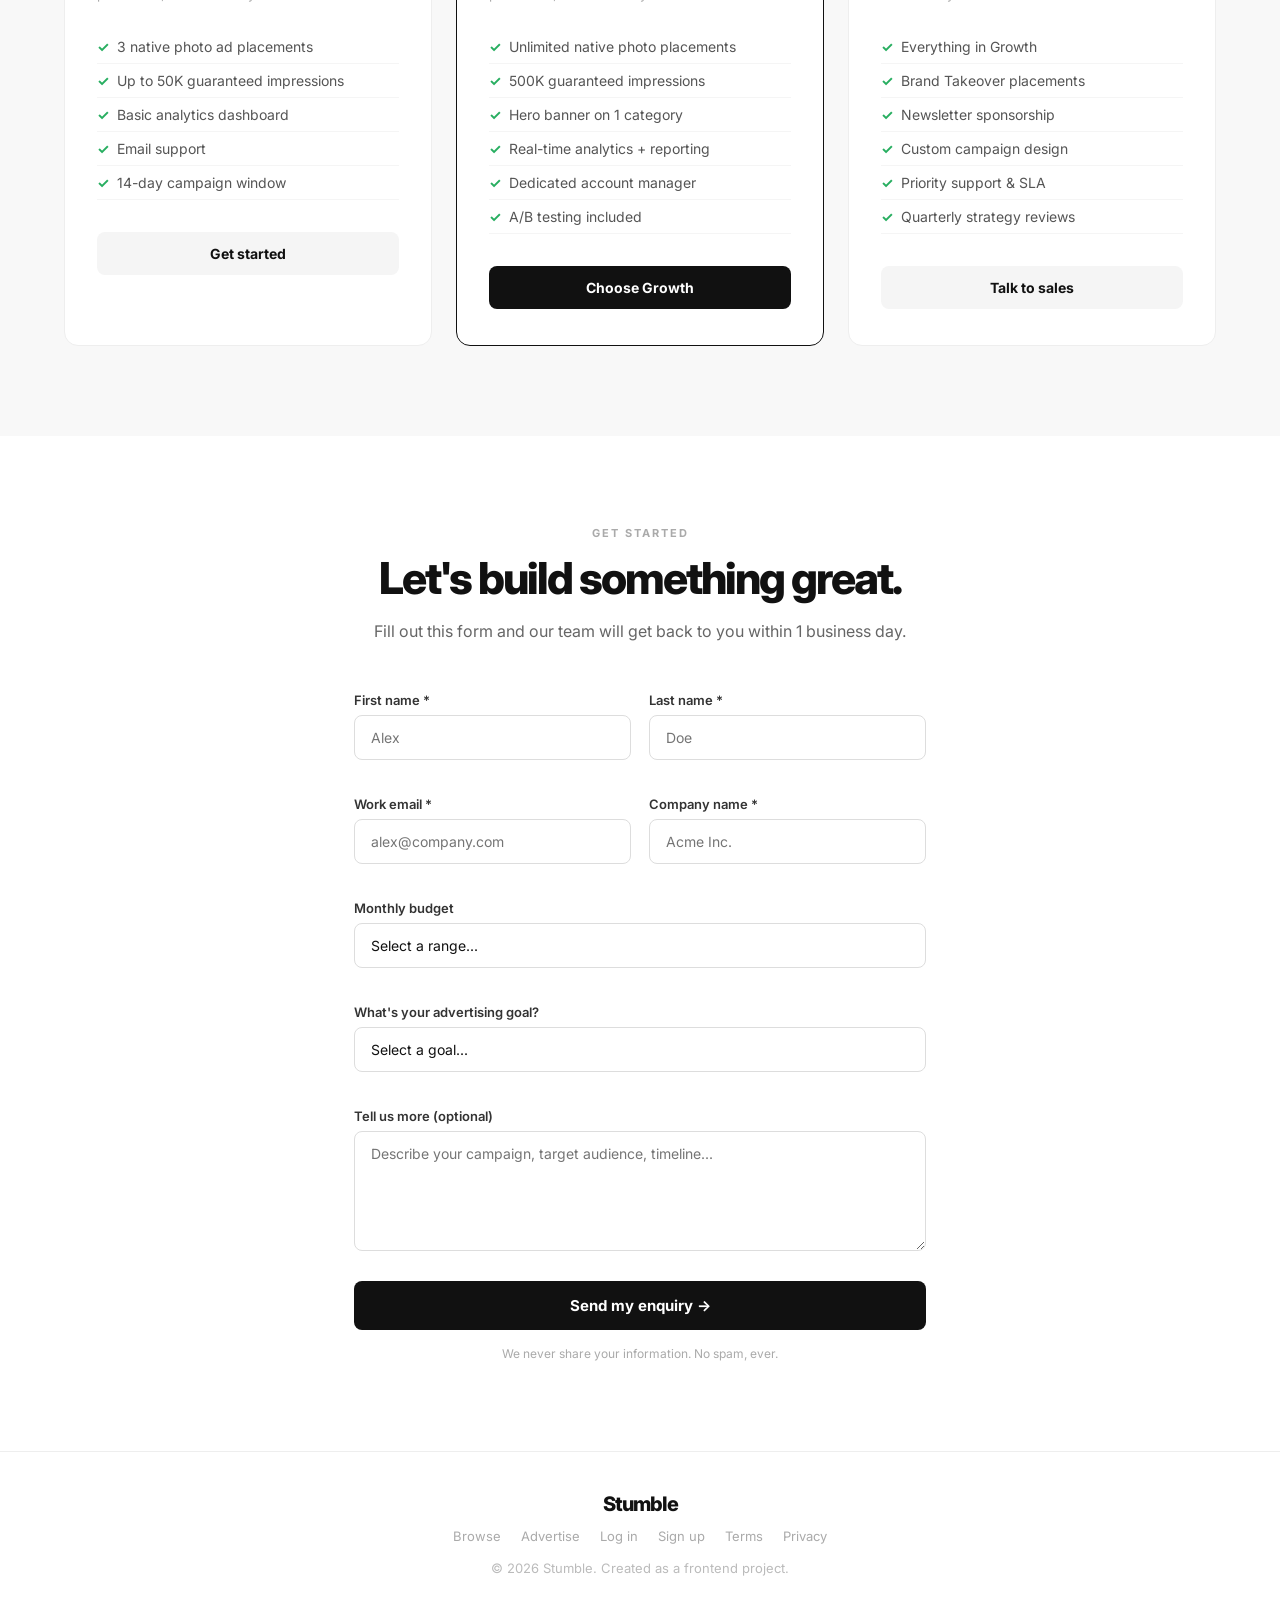
==== commit 1ced2e78: "Update Unsplash Clone and add README" ====
--- a/Frontend/advertise.html
+++ b/Frontend/advertise.html
@@ -743,11 +743,16 @@
     <!-- ============ HERO ============ -->
     <section class="hero">
         <div class="hero-bg">
-            <img src="https://images.unsplash.com/photo-1501854140801-50d01698950b?w=300&auto=format" alt="">
-            <img src="https://images.unsplash.com/photo-1476514525535-07fb3b4ae5f1?w=300&auto=format" alt="">
-            <img src="https://images.unsplash.com/photo-1507525428034-b723cf961d3e?w=300&auto=format" alt="">
-            <img src="https://images.unsplash.com/photo-1470071459604-3b5ec3a7fe05?w=300&auto=format" alt="">
-            <img src="https://images.unsplash.com/photo-1519681393784-d120267933ba?w=300&auto=format" alt="">
+            <img src="https://images.unsplash.com/photo-1557804506-669a67965ba0?w=300&auto=format"
+                alt="Marketing team meeting">
+            <img src="https://images.unsplash.com/photo-1460925895917-afdab827c52f?w=300&auto=format"
+                alt="Digital marketing analytics">
+            <img src="https://images.unsplash.com/photo-1533750349088-cd871a92f312?w=300&auto=format"
+                alt="Brand advertising campaign">
+            <img src="https://images.unsplash.com/photo-1563986768609-322da13575f2?w=300&auto=format"
+                alt="Creative advertising studio">
+            <img src="https://images.unsplash.com/photo-1542744173-8e7e53415bb0?w=300&auto=format"
+                alt="Business presentation">
         </div>
         <div class="hero-content">
             <div class="hero-tag">FOR BRANDS & CREATORS</div>
@@ -810,8 +815,8 @@
 
             <div class="format-card">
                 <div class="format-preview">
-                    <img src="https://images.unsplash.com/photo-1507525428034-b723cf961d3e?w=400&auto=format&fit=crop"
-                        alt="">
+                    <img src="https://images.unsplash.com/photo-1552664730-d307ca884978?w=400&auto=format&fit=crop"
+                        alt="Brand takeover campaign">
                     <span class="format-label-overlay">Brand Takeover</span>
                 </div>
                 <div class="format-info">
@@ -826,8 +831,8 @@
 
             <div class="format-card">
                 <div class="format-preview">
-                    <img src="https://images.unsplash.com/photo-1476514525535-07fb3b4ae5f1?w=400&auto=format&fit=crop"
-                        alt="">
+                    <img src="https://images.unsplash.com/photo-1551288049-bebda4e38f71?w=400&auto=format&fit=crop"
+                        alt="Hero banner placement">
                     <span class="format-label-overlay">Hero Placement</span>
                 </div>
                 <div class="format-info">
@@ -841,8 +846,8 @@
 
             <div class="format-card">
                 <div class="format-preview">
-                    <img src="https://images.unsplash.com/photo-1470071459604-3b5ec3a7fe05?w=400&auto=format&fit=crop"
-                        alt="">
+                    <img src="https://images.unsplash.com/photo-1522542550221-31fd19575a2d?w=400&auto=format&fit=crop"
+                        alt="Branded photo collection">
                     <span class="format-label-overlay">Collection</span>
                 </div>
                 <div class="format-info">
